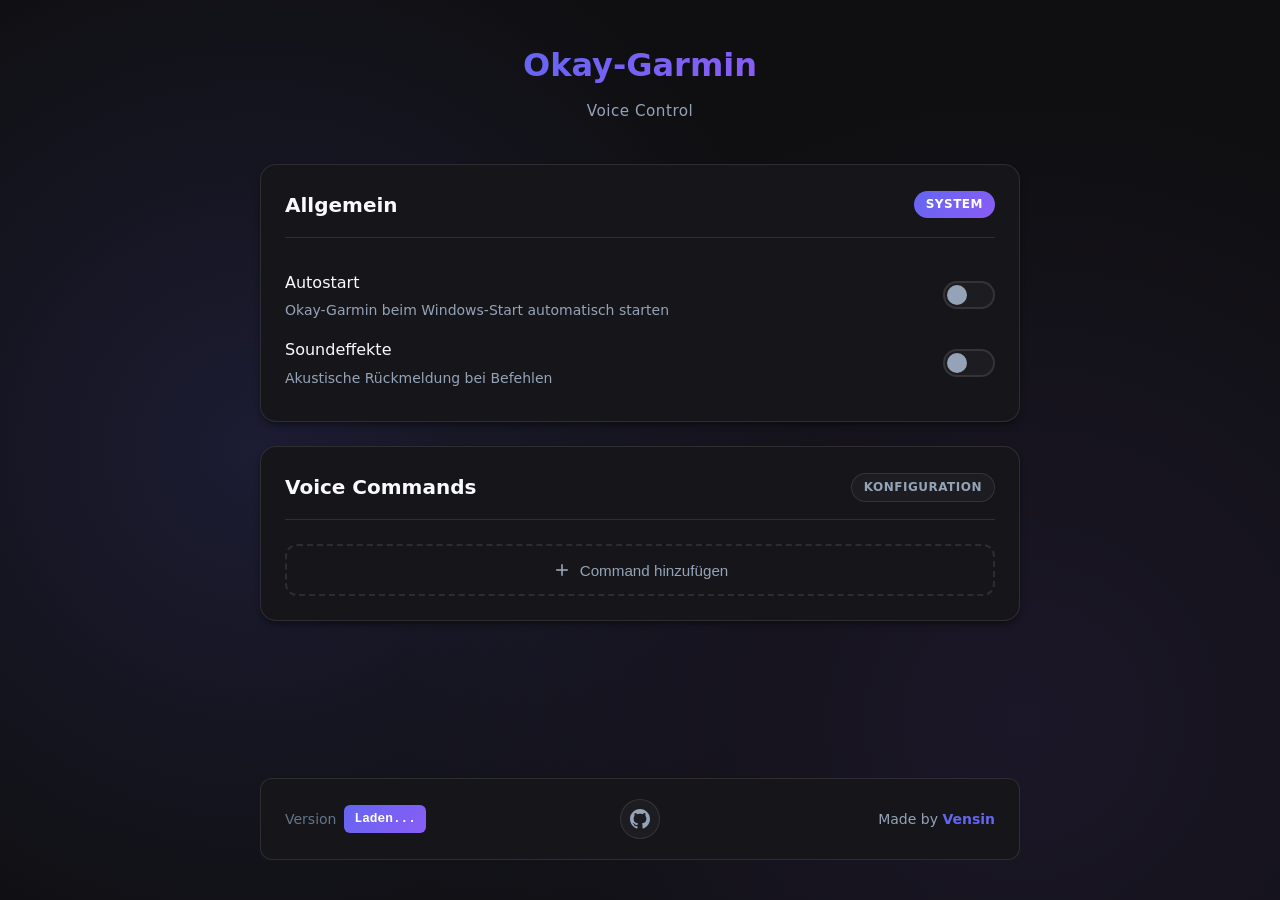
==== web/index.html @ a6c9d52c "feat: Add initial web interface for Okay-Garmin settings - Created index.html for the main settings " ====
<!doctype html>
<html lang="de">
  <head>
    <meta charset="UTF-8" />
    <meta name="viewport" content="width=device-width, initial-scale=1.0" />
    <title>Okay-Garmin Einstellungen</title>
    <link rel="stylesheet" href="style.css" />
  </head>
  <body>
    <div class="container">
      <header>
        <div class="logo">
          <h1>Okay-Garmin</h1>
        </div>
        <div class="subtitle">Voice Control</div>
      </header>

      <main>
        <section class="card">
          <div class="section-header">
            <h2>Allgemein</h2>
            <span class="badge">System</span>
          </div>

          <div class="setting-row">
            <div class="setting-info">
              <span class="setting-label">Autostart</span>
              <span class="setting-desc"
                >Okay-Garmin beim Windows-Start automatisch starten</span
              >
            </div>
            <label class="switch">
              <input type="checkbox" id="autostartToggle" />
              <span class="slider"></span>
            </label>
            <div class="setting-info">
              <span class="setting-label">Soundeffekte</span>
              <span class="setting-desc"
                >Akustische Rückmeldung bei Befehlen</span
              >
            </div>
            <label class="switch">
              <input type="checkbox" id="soundToggle" />
              <span class="slider"></span>
            </label>
          </div>
        </section>

        <section class="card">
          <div class="section-header">
            <h2>Voice Commands</h2>
            <span class="badge badge-secondary">Konfiguration</span>
          </div>

          <div id="commandList"></div>

          <button class="add-btn" onclick="addCommand()">
            <svg
              width="20"
              height="20"
              viewBox="0 0 24 24"
              fill="none"
              stroke="currentColor"
              stroke-width="2"
            >
              <line x1="12" y1="5" x2="12" y2="19"></line>
              <line x1="5" y1="12" x2="19" y2="12"></line>
            </svg>
            Command hinzufügen
          </button>
        </section>
      </main>

      <footer>
        <div class="footer-content">
          <div class="version">
            <span class="version-label">Version</span>
            <span id="versionDisplay" class="version-number">Laden...</span>
          </div>
          <div class="footer-center">
            <a
              href="https://github.com/vxnsin/Okay-Garmin"
              target="_blank"
              class="github-link"
              title="GitHub Repository"
            >
              <svg
                width="20"
                height="20"
                viewBox="0 0 24 24"
                fill="currentColor"
              >
                <path
                  d="M12 0c-6.626 0-12 5.373-12 12 0 5.302 3.438 9.8 8.207 11.387.599.111.793-.261.793-.577v-2.234c-3.338.726-4.033-1.416-4.033-1.416-.546-1.387-1.333-1.756-1.333-1.756-1.089-.745.083-.729.083-.729 1.205.084 1.839 1.237 1.839 1.237 1.07 1.834 2.807 1.304 3.492.997.107-.775.418-1.305.762-1.604-2.665-.305-5.467-1.334-5.467-5.931 0-1.311.469-2.381 1.236-3.221-.124-.303-.535-1.524.117-3.176 0 0 1.008-.322 3.301 1.23.957-.266 1.983-.399 3.003-.404 1.02.005 2.047.138 3.006.404 2.291-1.552 3.297-1.23 3.297-1.23.653 1.653.242 2.874.118 3.176.77.84 1.235 1.911 1.235 3.221 0 4.609-2.807 5.624-5.479 5.921.43.372.823 1.102.823 2.222v3.293c0 .319.192.694.801.576 4.765-1.589 8.199-6.086 8.199-11.386 0-6.627-5.373-12-12-12z"
                />
              </svg>
            </a>
          </div>
          <div class="credits">
            Made by
            <a href="https://vensin.dev" target="_blank" class="author-link"
              >Vensin</a
            >
          </div>
        </div>
      </footer>
    </div>

    <script src="script.js"></script>
  </body>
</html>
---- web/style.css ----
:root {
    --bg-primary: #0f0f11;
    --bg-secondary: #16161a;
    --bg-tertiary: #1c1c21;
    --bg-hover: #25252b;
    --accent-primary: #6366f1;
    --accent-secondary: #8b5cf6;
    --accent-gradient: linear-gradient(135deg, #6366f1 0%, #8b5cf6 100%);
    --text-primary: #f8fafc;
    --text-secondary: #94a3b8;
    --text-muted: #64748b;
    --border-color: rgba(255, 255, 255, 0.1);
    --shadow-sm: 0 1px 2px 0 rgba(0, 0, 0, 0.3);
    --shadow-md: 0 4px 6px -1px rgba(0, 0, 0, 0.4);
    --shadow-lg: 0 10px 15px -3px rgba(0, 0, 0, 0.5);
    --radius-sm: 8px;
    --radius-md: 12px;
    --radius-lg: 16px;
    --danger: #ef4444;
    --danger-hover: #dc2626;
}

* {
    margin: 0;
    padding: 0;
    box-sizing: border-box;
}

body {
    font-family: 'Segoe UI', system-ui, -apple-system, sans-serif;
    background: var(--bg-primary);
    color: var(--text-primary);
    line-height: 1.6;
    min-height: 100vh;
    background-image: 
        radial-gradient(circle at 20% 50%, rgba(99, 102, 241, 0.15) 0%, transparent 50%),
        radial-gradient(circle at 80% 80%, rgba(139, 92, 246, 0.1) 0%, transparent 50%);
}

.container {
    max-width: 800px;
    margin: 0 auto;
    padding: 40px 20px;
    min-height: 100vh;
    display: flex;
    flex-direction: column;
}

/* Header */
header {
    margin-bottom: 40px;
    text-align: center;
}

.logo {
    display: flex;
    align-items: center;
    justify-content: center;
    gap: 12px;
    margin-bottom: 8px;
}

.logo svg {
    color: var(--accent-primary);
    filter: drop-shadow(0 0 10px rgba(99, 102, 241, 0.5));
}

h1 {
    font-size: 2rem;
    font-weight: 700;
    background: var(--accent-gradient);
    -webkit-background-clip: text;
    -webkit-text-fill-color: transparent;
    background-clip: text;
}

.subtitle {
    color: var(--text-secondary);
    font-size: 0.95rem;
    letter-spacing: 0.5px;
}

/* Cards */
.card {
    background: var(--bg-secondary);
    border: 1px solid var(--border-color);
    border-radius: var(--radius-lg);
    padding: 24px;
    margin-bottom: 24px;
    box-shadow: var(--shadow-md);
    transition: transform 0.2s, box-shadow 0.2s;
}

.card:hover {
    box-shadow: var(--shadow-lg);
}

.section-header {
    display: flex;
    justify-content: space-between;
    align-items: center;
    margin-bottom: 24px;
    padding-bottom: 16px;
    border-bottom: 1px solid var(--border-color);
}

h2 {
    font-size: 1.25rem;
    font-weight: 600;
    color: var(--text-primary);
}

.badge {
    background: var(--accent-gradient);
    color: white;
    padding: 4px 12px;
    border-radius: 20px;
    font-size: 0.75rem;
    font-weight: 600;
    text-transform: uppercase;
    letter-spacing: 0.5px;
}

.badge-secondary {
    background: var(--bg-tertiary);
    color: var(--text-secondary);
    border: 1px solid var(--border-color);
}

/* Settings */
.setting-row {
    display: grid;
    grid-template-columns: 1fr auto;
    align-items: center;
    padding: 8px 0;
    gap: 16px;
}


.setting-info {
    display: flex;
    flex-direction: column; /* Label über Beschreibung */
    gap: 4px;
}

.setting-label {
    font-weight: 500;
    font-size: 1rem;
}

.setting-desc {
    color: var(--text-secondary);
    font-size: 0.875rem;
}

/* Switch */
.switch {
    position: relative;
    display: inline-block;
    width: 52px;
    height: 28px;
}

.switch input {
    opacity: 0;
    width: 0;
    height: 0;
}

.slider {
    position: absolute;
    cursor: pointer;
    top: 0;
    left: 0;
    right: 0;
    bottom: 0;
    background-color: var(--bg-tertiary);
    border: 2px solid var(--border-color);
    border-radius: 28px;
    transition: 0.3s;
}

.slider:before {
    position: absolute;
    content: "";
    height: 20px;
    width: 20px;
    left: 2px;
    bottom: 2px;
    background-color: var(--text-secondary);
    border-radius: 50%;
    transition: 0.3s;
}

input:checked + .slider {
    background: var(--accent-gradient);
    border-color: transparent;
}

input:checked + .slider:before {
    transform: translateX(24px);
    background-color: white;
}

/* Commands */
.command {
    background: var(--bg-tertiary);
    border: 1px solid var(--border-color);
    border-radius: var(--radius-md);
    padding: 16px;
    margin-bottom: 16px;
    display: grid;
    grid-template-columns: 1fr 140px 1fr 36px;
    gap: 12px;
    align-items: center;
    transition: all 0.2s;
}

.command:hover {
    border-color: rgba(99, 102, 241, 0.3);
    background: var(--bg-hover);
}

.command input[type="text"],
.command select {
    background: var(--bg-secondary);
    border: 1px solid var(--border-color);
    color: var(--text-primary);
    padding: 10px 14px;
    border-radius: var(--radius-sm);
    font-size: 0.9rem;
    transition: all 0.2s;
    outline: none;
    width: 100%;
}

.command input[type="text"]:focus,
.command select:focus {
    border-color: var(--accent-primary);
    box-shadow: 0 0 0 3px rgba(99, 102, 241, 0.1);
}

.command input[type="text"]::placeholder {
    color: var(--text-muted);
}

.command select {
    cursor: pointer;
    appearance: none;
    background-image: url("data:image/svg+xml,%3Csvg xmlns='http://www.w3.org/2000/svg' width='16' height='16' viewBox='0 0 24 24' fill='none' stroke='%2394a3b8' stroke-width='2'%3E%3Cpolyline points='6 9 12 15 18 9'%3E%3C/polyline%3E%3C/svg%3E");
    background-repeat: no-repeat;
    background-position: right 10px center;
    padding-right: 35px;
}

/* Value Input Container */
.value-container {
    display: flex;
    align-items: center;
    gap: 8px;
}

.value-container input {
    flex: 1;
}

/* Icon Button für Path Picker */
.icon-btn {
    width: 36px;
    height: 36px;
    background: var(--bg-secondary);
    border: 1px solid var(--border-color);
    border-radius: var(--radius-sm);
    color: var(--text-secondary);
    cursor: pointer;
    display: flex;
    align-items: center;
    justify-content: center;
    transition: all 0.2s;
    padding: 0;
    flex-shrink: 0;
}

.icon-btn:hover {
    background: var(--accent-primary);
    border-color: var(--accent-primary);
    color: white;
    transform: translateY(-1px);
}

.icon-btn svg {
    width: 18px;
    height: 18px;
}

/* Delete Button - Klein & Icon-only */
.delete-btn {
    width: 32px;
    height: 32px;
    background: transparent;
    border: 1px solid transparent;
    border-radius: var(--radius-sm);
    color: var(--text-muted);
    cursor: pointer;
    display: flex;
    align-items: center;
    justify-content: center;
    transition: all 0.2s;
    padding: 0;
    margin-left: 4px;
}

.delete-btn:hover {
    background: rgba(239, 68, 68, 0.1);
    color: var(--danger);
    border-color: rgba(239, 68, 68, 0.2);
}

.delete-btn svg {
    width: 16px;
    height: 16px;
}

/* Hotkey Input */
.hotkey-input {
    cursor: pointer;
    text-align: center;
    font-family: 'Courier New', monospace;
    font-size: 0.85rem !important;
}

.hotkey-input.recording {
    background: rgba(99, 102, 241, 0.1) !important;
    border-color: var(--accent-primary) !important;
    color: var(--accent-primary);
}

/* Add Button */
.add-btn {
    width: 100%;
    padding: 14px;
    border-radius: var(--radius-md);
    border: 2px dashed var(--border-color);
    background: transparent;
    color: var(--text-secondary);
    cursor: pointer;
    font-size: 0.95rem;
    font-weight: 500;
    display: flex;
    align-items: center;
    justify-content: center;
    gap: 8px;
    transition: all 0.2s;
    margin-top: 8px;
}

.add-btn:hover {
    border-color: var(--accent-primary);
    color: var(--accent-primary);
    background: rgba(99, 102, 241, 0.05);
}

.add-btn svg {
    transition: transform 0.2s;
}

.add-btn:hover svg {
    transform: rotate(90deg);
}

/* Footer */
footer {
    margin-top: auto;
    padding-top: 40px;
}

.footer-content {
    display: flex;
    justify-content: space-between;
    align-items: center;
    padding: 20px 24px;
    background: var(--bg-secondary);
    border: 1px solid var(--border-color);
    border-radius: var(--radius-md);
    font-size: 0.875rem;
}

.version {
    display: flex;
    align-items: center;
    gap: 8px;
    flex: 1;
}

.version-label {
    color: var(--text-muted);
    font-weight: 500;
}

.version-number {
    background: var(--accent-gradient);
    color: white;
    padding: 4px 10px;
    border-radius: 6px;
    font-weight: 600;
    font-family: 'Courier New', monospace;
    font-size: 0.8rem;
}

/* Footer Center - GitHub */
.footer-center {
    flex: 1;
    display: flex;
    justify-content: center;
}

.github-link {
    display: flex;
    align-items: center;
    justify-content: center;
    width: 40px;
    height: 40px;
    background: var(--bg-tertiary);
    border: 1px solid var(--border-color);
    border-radius: 50%;
    color: var(--text-secondary);
    transition: all 0.3s ease;
    text-decoration: none;
}

.github-link:hover {
    background: var(--bg-hover);
    border-color: #ffffff;
    color: #ffffff;
    transform: translateY(-2px) scale(1.1);
    box-shadow: 0 4px 12px rgba(46, 160, 67, 0.2);
}

.github-link svg {
    transition: transform 0.3s ease;
}

.github-link:hover svg {
    transform: rotate(360deg);
}

/* Credits */
.credits {
    color: var(--text-secondary);
    flex: 1;
    text-align: right;
}

.author-link {
    color: var(--accent-primary);
    text-decoration: none;
    font-weight: 600;
    position: relative;
    transition: color 0.2s;
}

.author-link:hover {
    color: var(--accent-secondary);
}

.author-link::after {
    content: '';
    position: absolute;
    width: 100%;
    height: 2px;
    bottom: -2px;
    left: 0;
    background: var(--accent-gradient);
    transform: scaleX(0);
    transform-origin: bottom right;
    transition: transform 0.3s;
}

.author-link:hover::after {
    transform: scaleX(1);
    transform-origin: bottom left;
}

/* Scrollbar */
::-webkit-scrollbar {
    width: 8px;
}

::-webkit-scrollbar-track {
    background: var(--bg-primary);
}

::-webkit-scrollbar-thumb {
    background: var(--bg-tertiary);
    border-radius: 4px;
}

::-webkit-scrollbar-thumb:hover {
    background: var(--bg-hover);
}

/* Responsive */
@media (max-width: 640px) {
    .command {
        grid-template-columns: 1fr;
        gap: 10px;
    }
    
    .delete-btn {
        width: 100%;
        height: 36px;
        margin-left: 0;
    }
    
    .footer-content {
        flex-direction: column;
        gap: 16px;
        text-align: center;
    }
    
    .version, .credits {
        flex: none;
        text-align: center;
    }
    
    .footer-center {
        order: -1;
    }
}
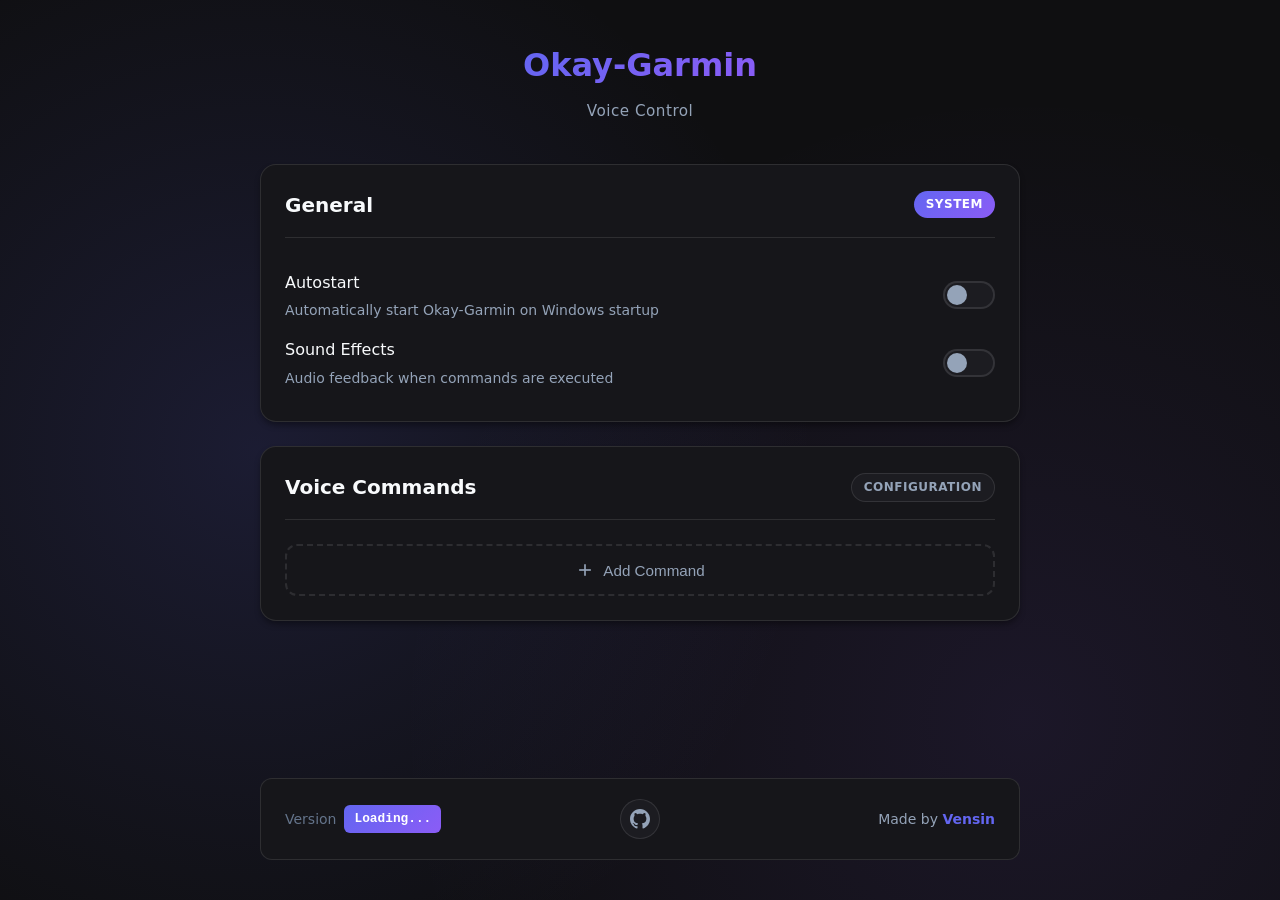
==== commit 69e79fd1: "feat: Implement updater functionality and enhance web interface with English localization" ====
--- a/web/index.html
+++ b/web/index.html
@@ -1,9 +1,9 @@
 <!doctype html>
-<html lang="de">
+<html lang="en">
   <head>
     <meta charset="UTF-8" />
     <meta name="viewport" content="width=device-width, initial-scale=1.0" />
-    <title>Okay-Garmin Einstellungen</title>
+    <title>Okay-Garmin Settings</title>
     <link rel="stylesheet" href="style.css" />
   </head>
   <body>
@@ -18,7 +18,7 @@
       <main>
         <section class="card">
           <div class="section-header">
-            <h2>Allgemein</h2>
+            <h2>General</h2>
             <span class="badge">System</span>
           </div>
 
@@ -26,7 +26,7 @@
             <div class="setting-info">
               <span class="setting-label">Autostart</span>
               <span class="setting-desc"
-                >Okay-Garmin beim Windows-Start automatisch starten</span
+                >Automatically start Okay-Garmin on Windows startup</span
               >
             </div>
             <label class="switch">
@@ -34,9 +34,9 @@
               <span class="slider"></span>
             </label>
             <div class="setting-info">
-              <span class="setting-label">Soundeffekte</span>
+              <span class="setting-label">Sound Effects</span>
               <span class="setting-desc"
-                >Akustische Rückmeldung bei Befehlen</span
+                >Audio feedback when commands are executed</span
               >
             </div>
             <label class="switch">
@@ -49,7 +49,7 @@
         <section class="card">
           <div class="section-header">
             <h2>Voice Commands</h2>
-            <span class="badge badge-secondary">Konfiguration</span>
+            <span class="badge badge-secondary">Configuration</span>
           </div>
 
           <div id="commandList"></div>
@@ -66,7 +66,7 @@
               <line x1="12" y1="5" x2="12" y2="19"></line>
               <line x1="5" y1="12" x2="19" y2="12"></line>
             </svg>
-            Command hinzufügen
+            Add Command
           </button>
         </section>
       </main>
@@ -75,7 +75,15 @@
         <div class="footer-content">
           <div class="version">
             <span class="version-label">Version</span>
-            <span id="versionDisplay" class="version-number">Laden...</span>
+            <span id="versionDisplay" class="version-number">Loading...</span>
+            <button id="updateBtn" class="update-btn" onclick="runUpdater()" style="display: none;">
+              <svg width="14" height="14" viewBox="0 0 24 24" fill="none" stroke="currentColor" stroke-width="2">
+                <path d="M21 12v7a2 2 0 0 1-2 2H5a2 2 0 0 1-2-2V5a2 2 0 0 1 2-2h11"></path>
+                <line x1="21" y1="5" x2="11" y2="15"></line>
+                <polyline points="15 5 21 5 21 11"></polyline>
+              </svg>
+              Update
+            </button>
           </div>
           <div class="footer-center">
             <a
@@ -105,7 +113,6 @@
         </div>
       </footer>
     </div>
-
-    <script src="script.js"></script>
+<script src="script.js"></script>
   </body>
-</html>
+</html>
--- a/web/style.css
+++ b/web/style.css
@@ -210,7 +210,7 @@
     padding: 16px;
     margin-bottom: 16px;
     display: grid;
-    grid-template-columns: 1fr 140px 1fr 36px;
+    grid-template-columns: 1fr 120px 1fr 80px 36px;
     gap: 12px;
     align-items: center;
     transition: all 0.2s;
@@ -292,6 +292,32 @@
     width: 18px;
     height: 18px;
 }
+
+
+.delay-field {
+    width: 100%;
+    padding: 10px 14px;
+    border-radius: var(--radius-sm);
+    border: 1px solid var(--border-color);
+    background: var(--bg-secondary);
+    color: var(--text-primary);
+    font-size: 0.9rem;
+    text-align: center;
+    -moz-appearance: textfield;
+}
+
+.command input::placeholder,
+.delay-field::placeholder {
+    font-size: 0.65rem;
+    color: var(--text-muted); /
+}
+
+.delay-field::-webkit-outer-spin-button,
+.delay-field::-webkit-inner-spin-button {
+    -webkit-appearance: none;
+    margin: 0;
+}
+
 
 /* Delete Button - Klein & Icon-only */
 .delete-btn {
@@ -383,6 +409,40 @@
     border: 1px solid var(--border-color);
     border-radius: var(--radius-md);
     font-size: 0.875rem;
+}
+
+.update-btn {
+    display: flex;
+    align-items: center;
+    gap: 6px;
+    padding: 6px 12px;
+    background: linear-gradient(135deg, #10b981 0%, #059669 100%);
+    border: none;
+    border-radius: 6px;
+    color: white;
+    font-size: 0.75rem;
+    font-weight: 600;
+    cursor: pointer;
+    transition: all 0.2s;
+    margin-left: 8px;
+    font-family: inherit;
+}
+
+.update-btn:hover {
+    transform: translateY(-1px);
+    box-shadow: 0 4px 12px rgba(16, 185, 129, 0.4);
+}
+
+.update-btn:active {
+    transform: translateY(0);
+}
+
+.update-btn svg {
+    transition: transform 0.3s ease;
+}
+
+.update-btn:hover svg {
+    transform: rotate(180deg);
 }
 
 .version {
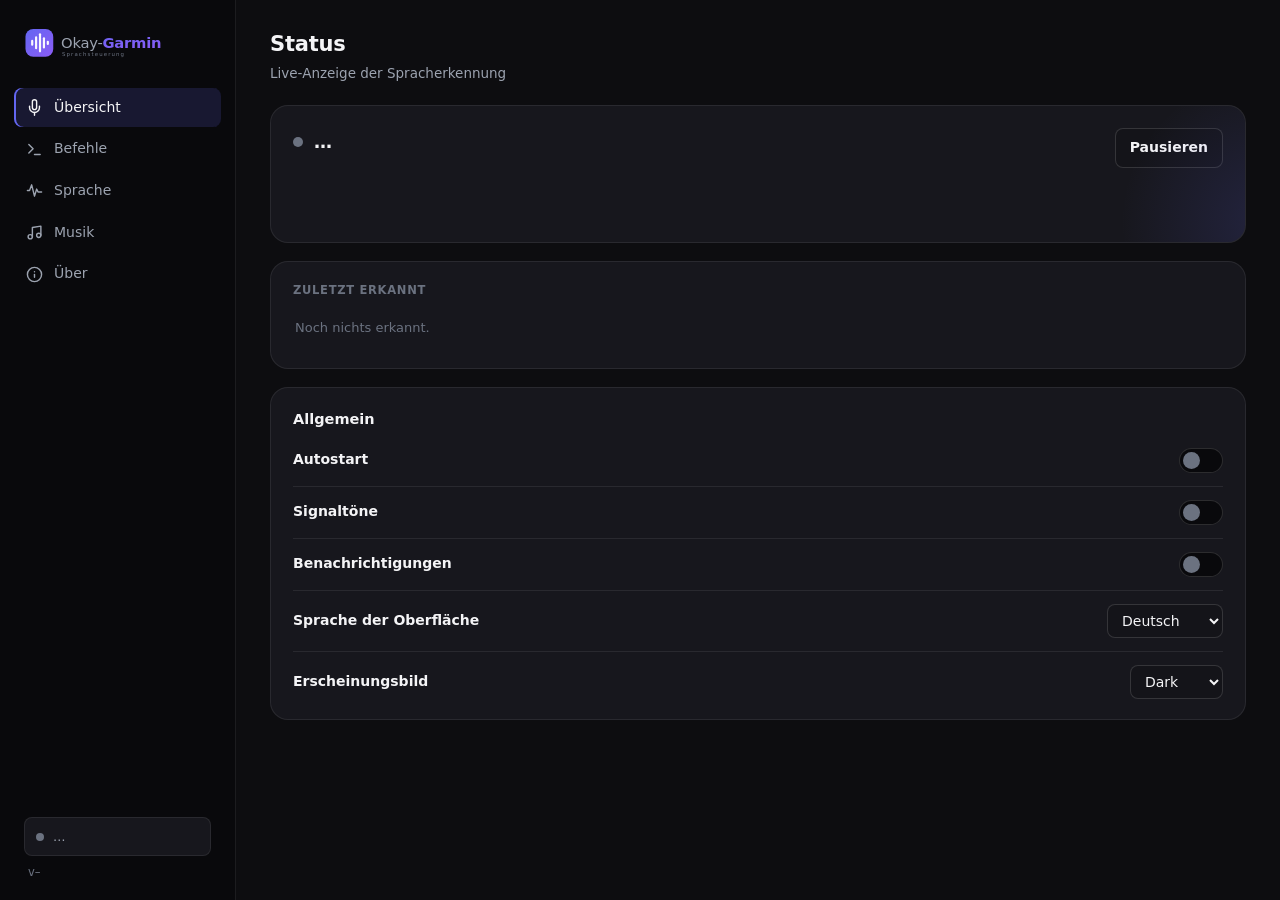
==== commit 87c834fb: "v2.0.0 — fully offline recognition, installer, new UI Recognition no longer leaves the machine. v1 s" ====
--- a/web/index.html
+++ b/web/index.html
@@ -1,118 +1,433 @@
 <!doctype html>
-<html lang="en">
+<html lang="de" data-theme="dark">
   <head>
     <meta charset="UTF-8" />
     <meta name="viewport" content="width=device-width, initial-scale=1.0" />
-    <title>Okay-Garmin Settings</title>
-    <link rel="stylesheet" href="style.css" />
+    <title>Okay-Garmin</title>
+    <link rel="stylesheet" href="css/app.css" />
   </head>
   <body>
-    <div class="container">
-      <header>
-        <div class="logo">
-          <h1>Okay-Garmin</h1>
+    <div class="shell">
+      <aside class="sidebar">
+        <div class="brand">
+          <svg viewBox="0 0 440 96" role="img" aria-label="Okay-Garmin">
+            <defs>
+              <linearGradient id="ogBrand" x1="0" y1="0" x2="1" y2="1">
+                <stop offset="0%" stop-color="var(--brand)" />
+                <stop offset="100%" stop-color="var(--brand-2)" />
+              </linearGradient>
+            </defs>
+            <rect x="8" y="16" width="64" height="64" rx="18" fill="url(#ogBrand)" />
+            <g fill="#fff" opacity="0.96">
+              <rect x="21" y="41" width="5" height="14" rx="2.5" />
+              <rect x="30" y="33" width="5" height="30" rx="2.5" />
+              <rect x="39" y="26" width="5" height="44" rx="2.5" />
+              <rect x="48" y="35" width="5" height="26" rx="2.5" />
+              <rect x="57" y="43" width="5" height="10" rx="2.5" />
+            </g>
+            <text x="90" y="59" font-family="var(--font)" font-size="34" letter-spacing="-0.6">
+              <tspan fill="var(--text-dim)" font-weight="500">Okay-</tspan><tspan fill="url(#ogBrand)" font-weight="700">Garmin</tspan>
+            </text>
+            <text x="92" y="79" font-family="var(--font)" font-size="12.5" font-weight="500" letter-spacing="2.6" fill="var(--text-faint)" data-i18n="app.tagline">Sprachsteuerung</text>
+          </svg>
         </div>
-        <div class="subtitle">Voice Control</div>
-      </header>
-
-      <main>
-        <section class="card">
-          <div class="section-header">
-            <h2>General</h2>
-            <span class="badge">System</span>
-          </div>
-
-          <div class="setting-row">
-            <div class="setting-info">
-              <span class="setting-label">Autostart</span>
-              <span class="setting-desc"
-                >Automatically start Okay-Garmin on Windows startup</span
-              >
-            </div>
-            <label class="switch">
-              <input type="checkbox" id="autostartToggle" />
-              <span class="slider"></span>
-            </label>
-            <div class="setting-info">
-              <span class="setting-label">Sound Effects</span>
-              <span class="setting-desc"
-                >Audio feedback when commands are executed</span
-              >
-            </div>
-            <label class="switch">
-              <input type="checkbox" id="soundToggle" />
-              <span class="slider"></span>
-            </label>
+
+        <nav class="nav">
+          <button class="nav-item active" data-page="overview">
+            <svg viewBox="0 0 24 24" fill="none" stroke="currentColor" stroke-width="2" stroke-linecap="round" stroke-linejoin="round"><path d="M12 1a3 3 0 0 0-3 3v8a3 3 0 0 0 6 0V4a3 3 0 0 0-3-3z"/><path d="M19 10v2a7 7 0 0 1-14 0v-2"/><line x1="12" y1="19" x2="12" y2="23"/></svg>
+            <span data-i18n="nav.overview">Übersicht</span>
+          </button>
+          <button class="nav-item" data-page="commands">
+            <svg viewBox="0 0 24 24" fill="none" stroke="currentColor" stroke-width="2" stroke-linecap="round" stroke-linejoin="round"><polyline points="4 17 10 11 4 5"/><line x1="12" y1="19" x2="20" y2="19"/></svg>
+            <span data-i18n="nav.commands">Befehle</span>
+          </button>
+          <button class="nav-item" data-page="voice">
+            <svg viewBox="0 0 24 24" fill="none" stroke="currentColor" stroke-width="2" stroke-linecap="round" stroke-linejoin="round"><path d="M2 12h3l3-8 4 16 3-10 2 4h5"/></svg>
+            <span data-i18n="nav.voice">Sprache</span>
+          </button>
+          <button class="nav-item" data-page="music">
+            <svg viewBox="0 0 24 24" fill="none" stroke="currentColor" stroke-width="2" stroke-linecap="round" stroke-linejoin="round"><path d="M9 18V5l12-2v13"/><circle cx="6" cy="18" r="3"/><circle cx="18" cy="16" r="3"/></svg>
+            <span data-i18n="nav.music">Musik</span>
+          </button>
+          <button class="nav-item" data-page="about">
+            <svg viewBox="0 0 24 24" fill="none" stroke="currentColor" stroke-width="2" stroke-linecap="round" stroke-linejoin="round"><circle cx="12" cy="12" r="10"/><line x1="12" y1="16" x2="12" y2="12"/><line x1="12" y1="8" x2="12.01" y2="8"/></svg>
+            <span data-i18n="nav.about">Über</span>
+          </button>
+        </nav>
+
+        <div class="sidebar-foot">
+          <div class="status-pill">
+            <i class="dot" id="sideDot"></i>
+            <span id="sideState">…</span>
+          </div>
+          <div class="version-line">
+            <span id="sideVersion">v–</span>
+            <span id="sideUpdate" hidden><i class="update-dot"></i></span>
+          </div>
+        </div>
+      </aside>
+
+      <main class="main">
+        <!-- ------------------------------------------------------ overview -->
+        <section class="page active" id="page-overview">
+          <div class="page-head">
+            <h1 data-i18n="overview.title">Status</h1>
+            <p data-i18n="overview.subtitle">Live-Anzeige der Spracherkennung</p>
+          </div>
+
+          <div class="banner" id="modelBanner" hidden>
+            <div class="grow">
+              <strong data-i18n="overview.models">Sprachmodelle</strong>
+              <div id="modelBannerText" class="row-desc"></div>
+              <div class="progress" id="modelProgress" hidden><i></i></div>
+            </div>
+            <button class="btn primary" id="modelDownloadBtn" data-i18n="overview.download">Jetzt laden</button>
+          </div>
+
+          <div class="status-card">
+            <div class="status-top">
+              <div>
+                <div class="status-state">
+                  <i class="dot" id="stateDot"></i>
+                  <strong id="stateText">…</strong>
+                </div>
+                <div class="status-hint" id="stateHint"></div>
+              </div>
+              <button class="btn" id="pauseBtn" data-i18n="overview.pause">Pausieren</button>
+            </div>
+            <div class="meter" id="meter"></div>
+          </div>
+
+          <div class="card history">
+            <div class="history-label" data-i18n="overview.history">Zuletzt erkannt</div>
+            <div class="history-list" id="historyList">
+              <div class="empty-note" data-i18n="overview.history_empty">Noch nichts erkannt.</div>
+            </div>
+          </div>
+
+          <div class="card">
+            <div class="card-head"><h2 data-i18n="overview.general">Allgemein</h2></div>
+
+            <div class="row" id="autostartRow">
+              <div class="row-text">
+                <span class="row-label" data-i18n="setting.autostart">Autostart</span>
+                <span class="row-desc" data-i18n="setting.autostart_desc"></span>
+              </div>
+              <div class="row-control">
+                <label class="switch"><input type="checkbox" id="autostartToggle" /><span></span></label>
+              </div>
+            </div>
+
+            <div class="row">
+              <div class="row-text">
+                <span class="row-label" data-i18n="setting.sound">Signaltöne</span>
+                <span class="row-desc" data-i18n="setting.sound_desc"></span>
+              </div>
+              <div class="row-control">
+                <label class="switch"><input type="checkbox" id="soundToggle" /><span></span></label>
+              </div>
+            </div>
+
+            <div class="row">
+              <div class="row-text">
+                <span class="row-label" data-i18n="setting.notifications">Benachrichtigungen</span>
+                <span class="row-desc" data-i18n="setting.notifications_desc"></span>
+              </div>
+              <div class="row-control">
+                <label class="switch"><input type="checkbox" id="notifyToggle" /><span></span></label>
+              </div>
+            </div>
+
+            <div class="row">
+              <div class="row-text">
+                <span class="row-label" data-i18n="setting.language">Sprache der Oberfläche</span>
+                <span class="row-desc" data-i18n="setting.language_desc"></span>
+              </div>
+              <div class="row-control">
+                <select id="uiLanguage">
+                  <option value="de">Deutsch</option>
+                  <option value="en">English</option>
+                </select>
+              </div>
+            </div>
+
+            <div class="row">
+              <div class="row-text">
+                <span class="row-label" data-i18n="setting.theme">Erscheinungsbild</span>
+                <span class="row-desc" data-i18n="setting.theme_desc"></span>
+              </div>
+              <div class="row-control">
+                <select id="themeSelect">
+                  <option value="dark">Dark</option>
+                  <option value="light">Light</option>
+                </select>
+              </div>
+            </div>
           </div>
         </section>
 
-        <section class="card">
-          <div class="section-header">
-            <h2>Voice Commands</h2>
-            <span class="badge badge-secondary">Configuration</span>
+        <!-- ------------------------------------------------------ commands -->
+        <section class="page" id="page-commands">
+          <div class="page-head">
+            <h1 data-i18n="commands.title">Sprachbefehle</h1>
+            <p data-i18n="commands.subtitle"></p>
           </div>
 
           <div id="commandList"></div>
 
-          <button class="add-btn" onclick="addCommand()">
-            <svg
-              width="20"
-              height="20"
-              viewBox="0 0 24 24"
-              fill="none"
-              stroke="currentColor"
-              stroke-width="2"
-            >
-              <line x1="12" y1="5" x2="12" y2="19"></line>
-              <line x1="5" y1="12" x2="19" y2="12"></line>
-            </svg>
-            Add Command
-          </button>
+          <button class="btn primary" id="addCommandBtn">
+            <svg viewBox="0 0 24 24" fill="none" stroke="currentColor" stroke-width="2" stroke-linecap="round"><line x1="12" y1="5" x2="12" y2="19"/><line x1="5" y1="12" x2="19" y2="12"/></svg>
+            <span data-i18n="commands.add">Befehl hinzufügen</span>
+          </button>
+        </section>
+
+        <!-- --------------------------------------------------------- voice -->
+        <section class="page" id="page-voice">
+          <div class="page-head">
+            <h1 data-i18n="voice.title">Spracherkennung</h1>
+            <p data-i18n="voice.subtitle"></p>
+          </div>
+
+          <div class="card">
+            <div class="row">
+              <div class="row-text">
+                <span class="row-label" data-i18n="voice.stt_language">Erkennungssprache</span>
+                <span class="row-desc" data-i18n="voice.stt_language_desc"></span>
+              </div>
+              <div class="row-control">
+                <select id="sttLanguage">
+                  <option value="de">Deutsch</option>
+                  <option value="en">English</option>
+                  <option value="fr">Français</option>
+                  <option value="es">Español</option>
+                  <option value="it">Italiano</option>
+                </select>
+              </div>
+            </div>
+
+            <div class="row">
+              <div class="row-text">
+                <span class="row-label" data-i18n="voice.model">Whisper-Modell</span>
+                <span class="row-desc" data-i18n="voice.model_desc"></span>
+              </div>
+              <div class="row-control">
+                <select id="whisperModel">
+                  <option value="tiny" data-i18n="voice.model_tiny"></option>
+                  <option value="base" data-i18n="voice.model_base"></option>
+                  <option value="small" data-i18n="voice.model_small"></option>
+                </select>
+              </div>
+            </div>
+
+            <div class="row">
+              <div class="row-text"><span class="row-label" data-i18n="voice.device">Mikrofon</span></div>
+              <div class="row-control"><select id="inputDevice" style="max-width: 260px"></select></div>
+            </div>
+
+            <div class="row">
+              <div class="row-text">
+                <span class="row-label" data-i18n="voice.threshold">Trefferschwelle</span>
+                <span class="row-desc" data-i18n="voice.threshold_desc"></span>
+              </div>
+              <div class="row-control">
+                <input type="range" id="threshold" min="0.5" max="0.95" step="0.01" />
+                <code id="thresholdValue" style="width: 34px"></code>
+              </div>
+            </div>
+
+            <div class="row">
+              <div class="row-text"><span class="row-label" data-i18n="voice.timeout">Maximale Befehlslänge</span></div>
+              <div class="row-control">
+                <input type="number" id="commandTimeout" min="2" max="20" step="0.5" style="width: 76px" />
+                <span class="row-desc" data-i18n="unit.s">s</span>
+              </div>
+            </div>
+
+            <div class="row">
+              <div class="row-text"><span class="row-label" data-i18n="voice.cooldown">Sperrzeit</span></div>
+              <div class="row-control">
+                <input type="number" id="cooldown" min="0" max="10" step="0.5" style="width: 76px" />
+                <span class="row-desc" data-i18n="unit.s">s</span>
+              </div>
+            </div>
+          </div>
+
+          <div class="card">
+            <div class="row">
+              <div class="row-text">
+                <span class="row-label" data-i18n="voice.ptt">Push-to-Talk</span>
+                <span class="row-desc" data-i18n="voice.ptt_desc"></span>
+              </div>
+              <div class="row-control">
+                <label class="switch"><input type="checkbox" id="pttToggle" /><span></span></label>
+              </div>
+            </div>
+
+            <div class="row" id="pttHotkeyRow">
+              <div class="row-text"><span class="row-label" data-i18n="voice.ptt_hotkey">Taste</span></div>
+              <div class="row-control">
+                <input type="text" class="hotkey-input" id="pttHotkey" readonly style="width: 190px" />
+              </div>
+            </div>
+          </div>
+
+          <div class="card">
+            <div class="row">
+              <div class="row-text">
+                <span class="row-label" data-i18n="voice.overlay">Bildschirmanzeige</span>
+                <span class="row-desc" data-i18n="voice.overlay_desc"></span>
+              </div>
+              <div class="row-control">
+                <label class="switch"><input type="checkbox" id="overlayToggle" /><span></span></label>
+              </div>
+            </div>
+
+            <div class="row" id="overlayPositionRow">
+              <div class="row-text">
+                <span class="row-label" data-i18n="voice.overlay_position">Position</span>
+                <span class="row-desc" id="overlayCustomNote" hidden data-i18n="voice.overlay_custom_note"></span>
+              </div>
+              <div class="row-control">
+                <select id="overlayPosition">
+                  <option value="top-left" data-i18n="pos.top-left"></option>
+                  <option value="top-center" data-i18n="pos.top-center"></option>
+                  <option value="top-right" data-i18n="pos.top-right"></option>
+                  <option value="bottom-left" data-i18n="pos.bottom-left"></option>
+                  <option value="bottom-center" data-i18n="pos.bottom-center"></option>
+                  <option value="bottom-right" data-i18n="pos.bottom-right"></option>
+                </select>
+              </div>
+            </div>
+
+            <div class="row" id="overlayScaleRow">
+              <div class="row-text">
+                <span class="row-label" data-i18n="voice.overlay_scale">Größe</span>
+                <span class="row-desc" data-i18n="voice.overlay_scale_desc"></span>
+              </div>
+              <div class="row-control">
+                <input type="range" id="overlayScale" min="0.7" max="2" step="0.05" />
+                <code id="overlayScaleValue" style="width: 42px"></code>
+              </div>
+            </div>
+
+            <div class="row" id="overlayPlaceRow">
+              <div class="row-text">
+                <span class="row-label" data-i18n="voice.overlay_place">Frei positionieren</span>
+                <span class="row-desc" data-i18n="voice.overlay_place_desc"></span>
+              </div>
+              <div class="row-control">
+                <button class="btn" id="overlayPreviewBtn" data-i18n="voice.overlay_preview">Vorschau</button>
+                <button class="btn primary" id="overlayPlaceBtn" data-i18n="voice.overlay_place_start">Platzieren</button>
+                <button class="btn" id="overlayResetBtn" data-i18n="voice.overlay_reset">Zurücksetzen</button>
+              </div>
+            </div>
+          </div>
+        </section>
+
+        <!-- --------------------------------------------------------- music -->
+        <section class="page" id="page-music">
+          <div class="page-head">
+            <h1 data-i18n="music.title">Musik</h1>
+            <p data-i18n="music.subtitle"></p>
+          </div>
+
+          <div class="card">
+            <div class="card-head">
+              <h2 data-i18n="music.media_title">Medientasten</h2>
+              <span class="badge badge-secondary" data-i18n="music.no_account">Ohne Konto</span>
+            </div>
+            <p class="row-desc" style="padding: 10px 0 2px" data-i18n="music.media_desc"></p>
+          </div>
+
+          <div class="card">
+            <div class="card-head">
+              <h2>Spotify</h2>
+              <span class="badge" id="spotifyBadge" data-i18n="music.not_connected">Nicht verbunden</span>
+            </div>
+
+            <div class="banner warn">
+              <span class="grow" data-i18n="music.premium_note"></span>
+            </div>
+
+            <div class="row">
+              <div class="row-text">
+                <span class="row-label" data-i18n="music.client_id">Client-ID</span>
+                <span class="row-desc" data-i18n="music.client_id_desc"></span>
+              </div>
+              <div class="row-control">
+                <input type="text" id="spotifyClientId" spellcheck="false" style="width: 280px; font-family: ui-monospace, Consolas, monospace; font-size: 12.5px" />
+              </div>
+            </div>
+
+            <div class="row">
+              <div class="row-text">
+                <span class="row-label" data-i18n="music.redirect">Redirect-URI</span>
+                <span class="row-desc" data-i18n="music.redirect_desc"></span>
+              </div>
+              <div class="row-control">
+                <code id="spotifyRedirect">http://127.0.0.1:8888/callback</code>
+              </div>
+            </div>
+
+            <div class="row">
+              <div class="row-text">
+                <span class="row-label" data-i18n="music.connection">Verbindung</span>
+                <span class="row-desc" id="spotifyStatusText"></span>
+              </div>
+              <div class="row-control">
+                <button class="btn" id="spotifyDashboardBtn" data-i18n="music.open_dashboard">Dashboard</button>
+                <button class="btn primary" id="spotifyConnectBtn" data-i18n="music.connect">Verbinden</button>
+                <button class="btn danger" id="spotifyDisconnectBtn" hidden data-i18n="music.disconnect">Trennen</button>
+              </div>
+            </div>
+          </div>
+
+          <div class="card">
+            <div class="card-head"><h2 data-i18n="music.examples">Beispiele</h2></div>
+            <div class="kv"><code>spiel {}</code><span data-i18n="music.example_play"></span></div>
+            <div class="kv"><code>musik pause</code><span data-i18n="music.example_pause"></span></div>
+            <div class="kv"><code>naechster song</code><span data-i18n="music.example_next"></span></div>
+          </div>
+        </section>
+
+        <!-- --------------------------------------------------------- about -->
+        <section class="page" id="page-about">
+          <div class="page-head">
+            <h1 data-i18n="about.title">Über Okay-Garmin</h1>
+            <p data-i18n="about.subtitle"></p>
+          </div>
+
+          <div class="card">
+            <div class="banner" id="updateBanner" hidden>
+              <span class="grow" id="updateText"></span>
+              <button class="btn primary" id="updateBtn" data-i18n="about.update_now">Jetzt aktualisieren</button>
+            </div>
+
+            <div class="kv"><span data-i18n="about.version">Installierte Version</span><code id="aboutVersion">–</code></div>
+            <div class="kv"><span data-i18n="about.latest">Neueste Version</span><code id="aboutLatest">–</code></div>
+            <div class="kv"><span data-i18n="about.config_path">Einstellungen</span><code id="aboutConfig">–</code></div>
+            <div class="kv"><span data-i18n="about.log_path">Protokolle</span><code id="aboutLogs">–</code></div>
+
+            <div class="row" style="padding-top: 16px">
+              <div class="row-text"><span class="row-desc" data-i18n="about.author">Ein Projekt von Vensin</span></div>
+              <div class="row-control">
+                <button class="btn" id="openLogsBtn" data-i18n="about.open">Öffnen</button>
+                <button class="btn" id="checkUpdateBtn" data-i18n="about.check">Nach Updates suchen</button>
+                <button class="btn" id="repoBtn">
+                  <svg viewBox="0 0 24 24" fill="currentColor"><path d="M12 0c-6.626 0-12 5.373-12 12 0 5.302 3.438 9.8 8.207 11.387.599.111.793-.261.793-.577v-2.234c-3.338.726-4.033-1.416-4.033-1.416-.546-1.387-1.333-1.756-1.333-1.756-1.089-.745.083-.729.083-.729 1.205.084 1.839 1.237 1.839 1.237 1.07 1.834 2.807 1.304 3.492.997.107-.775.418-1.305.762-1.604-2.665-.305-5.467-1.334-5.467-5.931 0-1.311.469-2.381 1.236-3.221-.124-.303-.535-1.524.117-3.176 0 0 1.008-.322 3.301 1.23.957-.266 1.983-.399 3.003-.404 1.02.005 2.047.138 3.006.404 2.291-1.552 3.297-1.23 3.297-1.23.653 1.653.242 2.874.118 3.176.77.84 1.235 1.911 1.235 3.221 0 4.609-2.807 5.624-5.479 5.921.43.372.823 1.102.823 2.222v3.293c0 .319.192.694.801.576 4.765-1.589 8.199-6.086 8.199-11.386 0-6.627-5.373-12-12-12z"/></svg>
+                  <span data-i18n="about.repo">GitHub</span>
+                </button>
+              </div>
+            </div>
+          </div>
         </section>
       </main>
-
-      <footer>
-        <div class="footer-content">
-          <div class="version">
-            <span class="version-label">Version</span>
-            <span id="versionDisplay" class="version-number">Loading...</span>
-            <button id="updateBtn" class="update-btn" onclick="runUpdater()" style="display: none;">
-              <svg width="14" height="14" viewBox="0 0 24 24" fill="none" stroke="currentColor" stroke-width="2">
-                <path d="M21 12v7a2 2 0 0 1-2 2H5a2 2 0 0 1-2-2V5a2 2 0 0 1 2-2h11"></path>
-                <line x1="21" y1="5" x2="11" y2="15"></line>
-                <polyline points="15 5 21 5 21 11"></polyline>
-              </svg>
-              Update
-            </button>
-          </div>
-          <div class="footer-center">
-            <a
-              href="https://github.com/vxnsin/Okay-Garmin"
-              target="_blank"
-              class="github-link"
-              title="GitHub Repository"
-            >
-              <svg
-                width="20"
-                height="20"
-                viewBox="0 0 24 24"
-                fill="currentColor"
-              >
-                <path
-                  d="M12 0c-6.626 0-12 5.373-12 12 0 5.302 3.438 9.8 8.207 11.387.599.111.793-.261.793-.577v-2.234c-3.338.726-4.033-1.416-4.033-1.416-.546-1.387-1.333-1.756-1.333-1.756-1.089-.745.083-.729.083-.729 1.205.084 1.839 1.237 1.839 1.237 1.07 1.834 2.807 1.304 3.492.997.107-.775.418-1.305.762-1.604-2.665-.305-5.467-1.334-5.467-5.931 0-1.311.469-2.381 1.236-3.221-.124-.303-.535-1.524.117-3.176 0 0 1.008-.322 3.301 1.23.957-.266 1.983-.399 3.003-.404 1.02.005 2.047.138 3.006.404 2.291-1.552 3.297-1.23 3.297-1.23.653 1.653.242 2.874.118 3.176.77.84 1.235 1.911 1.235 3.221 0 4.609-2.807 5.624-5.479 5.921.43.372.823 1.102.823 2.222v3.293c0 .319.192.694.801.576 4.765-1.589 8.199-6.086 8.199-11.386 0-6.627-5.373-12-12-12z"
-                />
-              </svg>
-            </a>
-          </div>
-          <div class="credits">
-            Made by
-            <a href="https://vensin.dev" target="_blank" class="author-link"
-              >Vensin</a
-            >
-          </div>
-        </div>
-      </footer>
     </div>
-<script src="script.js"></script>
+
+    <div class="toasts" id="toasts"></div>
+
+    <script src="js/i18n.js"></script>
+    <script src="js/hotkey.js"></script>
+    <script src="js/app.js"></script>
   </body>
-</html>+</html>
--- a/web/css/app.css
+++ b/web/css/app.css
@@ -0,0 +1,525 @@
+/* Okay-Garmin settings UI
+   Dark is the default; [data-theme="light"] flips the tokens. Every colour is
+   defined here on :root so no rule depends on a media query alone. */
+
+:root {
+  --bg: #0d0d10;
+  --bg-raised: #141419;
+  --bg-sunken: #09090c;
+  --surface: #17171d;
+  --surface-hover: #1e1e26;
+  --border: rgba(255, 255, 255, 0.08);
+  --border-strong: rgba(255, 255, 255, 0.14);
+
+  --text: #f4f4f6;
+  --text-dim: #9ca3b0;
+  --text-faint: #6b7280;
+
+  --brand: #6366f1;
+  --brand-2: #8b5cf6;
+  --brand-soft: rgba(99, 102, 241, 0.16);
+  --gradient: linear-gradient(135deg, #6366f1 0%, #8b5cf6 100%);
+
+  --ok: #34d399;
+  --warn: #fbbf24;
+  --danger: #f87171;
+  --danger-strong: #ef4444;
+
+  --r-sm: 8px;
+  --r-md: 12px;
+  --r-lg: 18px;
+  --shadow: 0 10px 30px -12px rgba(0, 0, 0, 0.7);
+  --ring: 0 0 0 3px var(--brand-soft);
+
+  --sidebar-w: 236px;
+  --font: "Segoe UI Variable Text", "Segoe UI", system-ui, -apple-system, sans-serif;
+}
+
+[data-theme="light"] {
+  --bg: #f6f7f9;
+  --bg-raised: #ffffff;
+  --bg-sunken: #eceef2;
+  --surface: #ffffff;
+  --surface-hover: #f3f4f7;
+  --border: rgba(15, 23, 42, 0.09);
+  --border-strong: rgba(15, 23, 42, 0.16);
+
+  --text: #10131a;
+  --text-dim: #566072;
+  --text-faint: #8792a4;
+
+  --brand: #4f46e5;
+  --brand-2: #7c3aed;
+  --brand-soft: rgba(79, 70, 229, 0.12);
+  --gradient: linear-gradient(135deg, #4f46e5 0%, #7c3aed 100%);
+
+  --ok: #059669;
+  --warn: #b45309;
+  --danger: #dc2626;
+  --danger-strong: #b91c1c;
+  --shadow: 0 10px 28px -16px rgba(15, 23, 42, 0.35);
+}
+
+* { margin: 0; padding: 0; box-sizing: border-box; }
+
+/* A class rule with display: flex/grid outbids the UA stylesheet's rule for
+   the hidden attribute, so elements toggled with `hidden` stayed visible. */
+[hidden] { display: none !important; }
+
+html, body { height: 100%; }
+
+body {
+  font-family: var(--font);
+  background: var(--bg);
+  color: var(--text);
+  font-size: 14px;
+  line-height: 1.55;
+  overflow: hidden;
+  -webkit-font-smoothing: antialiased;
+}
+
+::selection { background: var(--brand-soft); }
+
+/* ---------------------------------------------------------------- layout */
+
+.shell {
+  display: grid;
+  grid-template-columns: var(--sidebar-w) 1fr;
+  height: 100vh;
+}
+
+.sidebar {
+  background: var(--bg-sunken);
+  border-right: 1px solid var(--border);
+  display: flex;
+  flex-direction: column;
+  padding: 22px 14px 14px;
+  gap: 8px;
+}
+
+.brand { padding: 0 8px 16px; }
+.brand svg { width: 100%; height: auto; display: block; }
+
+.nav { display: flex; flex-direction: column; gap: 2px; }
+
+.nav-item {
+  display: flex;
+  align-items: center;
+  gap: 11px;
+  padding: 9px 12px;
+  border: 0;
+  border-radius: var(--r-sm);
+  background: transparent;
+  color: var(--text-dim);
+  font: inherit;
+  font-weight: 500;
+  text-align: left;
+  cursor: pointer;
+  transition: background 0.14s, color 0.14s;
+}
+
+.nav-item svg { width: 17px; height: 17px; flex: none; }
+.nav-item:hover { background: var(--surface-hover); color: var(--text); }
+
+.nav-item.active {
+  background: var(--brand-soft);
+  color: var(--text);
+  box-shadow: inset 2px 0 0 var(--brand);
+}
+
+.sidebar-foot { margin-top: auto; padding: 10px 10px 4px; }
+
+.status-pill {
+  display: flex;
+  align-items: center;
+  gap: 9px;
+  padding: 9px 11px;
+  border-radius: var(--r-sm);
+  background: var(--surface);
+  border: 1px solid var(--border);
+  font-size: 12.5px;
+  color: var(--text-dim);
+}
+
+.dot {
+  width: 8px; height: 8px;
+  border-radius: 50%;
+  background: var(--text-faint);
+  flex: none;
+}
+
+.dot.live { background: var(--ok); box-shadow: 0 0 0 0 rgba(52, 211, 153, 0.5); animation: pulse 2s infinite; }
+.dot.busy { background: var(--brand-2); animation: pulse 1s infinite; }
+.dot.warn { background: var(--warn); }
+.dot.bad { background: var(--danger); }
+
+@keyframes pulse {
+  0%   { box-shadow: 0 0 0 0 currentColor; opacity: 1; }
+  70%  { box-shadow: 0 0 0 7px transparent; opacity: 0.85; }
+  100% { box-shadow: 0 0 0 0 transparent; opacity: 1; }
+}
+
+@media (prefers-reduced-motion: reduce) {
+  .dot.live, .dot.busy { animation: none; }
+}
+
+.version-line {
+  margin-top: 8px;
+  padding: 0 4px;
+  font-size: 11.5px;
+  color: var(--text-faint);
+  display: flex;
+  justify-content: space-between;
+  align-items: center;
+  gap: 8px;
+}
+
+.update-dot {
+  width: 7px; height: 7px; border-radius: 50%;
+  background: var(--warn);
+  flex: none;
+}
+
+/* ------------------------------------------------------------------ main */
+
+.main { overflow-y: auto; padding: 28px 34px 44px; }
+.main::-webkit-scrollbar { width: 10px; }
+.main::-webkit-scrollbar-thumb { background: var(--border-strong); border-radius: 5px; }
+
+.page { display: none; animation: fade 0.18s ease-out; }
+.page.active { display: block; }
+
+@keyframes fade { from { opacity: 0; transform: translateY(4px); } to { opacity: 1; transform: none; } }
+
+.page-head { margin-bottom: 22px; }
+.page-head h1 { font-size: 21px; font-weight: 650; letter-spacing: -0.2px; }
+.page-head p { color: var(--text-dim); font-size: 13.5px; margin-top: 2px; }
+
+.card {
+  background: var(--surface);
+  border: 1px solid var(--border);
+  border-radius: var(--r-lg);
+  padding: 20px 22px;
+  margin-bottom: 18px;
+}
+
+.card-head {
+  display: flex;
+  align-items: center;
+  justify-content: space-between;
+  gap: 14px;
+  margin-bottom: 4px;
+}
+
+.card-head h2 { font-size: 14.5px; font-weight: 600; }
+
+/* ------------------------------------------------------- settings rows */
+
+/* v1 had a two-column grid holding four elements, which folded the autostart
+   and sound rows on top of each other. This is one row per setting. */
+.row {
+  display: flex;
+  align-items: center;
+  gap: 18px;
+  padding: 13px 0;
+  border-bottom: 1px solid var(--border);
+}
+
+.row:last-child { border-bottom: 0; padding-bottom: 0; }
+.row:first-of-type { padding-top: 4px; }
+.row-text { flex: 1; min-width: 0; }
+.row-label { font-weight: 550; display: block; }
+.row-desc { color: var(--text-dim); font-size: 12.5px; }
+.row-control { flex: none; display: flex; align-items: center; gap: 10px; }
+.row.disabled { opacity: 0.55; }
+
+/* ------------------------------------------------------------- controls */
+
+.switch { position: relative; width: 44px; height: 25px; flex: none; }
+.switch input { position: absolute; opacity: 0; width: 100%; height: 100%; margin: 0; cursor: pointer; z-index: 1; }
+
+.switch span {
+  position: absolute; inset: 0;
+  background: var(--bg-sunken);
+  border: 1px solid var(--border-strong);
+  border-radius: 999px;
+  transition: background 0.2s, border-color 0.2s;
+  pointer-events: none;
+}
+
+.switch span::before {
+  content: "";
+  position: absolute;
+  top: 3px; left: 3px;
+  width: 17px; height: 17px;
+  border-radius: 50%;
+  background: var(--text-faint);
+  transition: transform 0.2s, background 0.2s;
+}
+
+.switch input:checked + span { background: var(--gradient); border-color: transparent; }
+.switch input:checked + span::before { transform: translateX(19px); background: #fff; }
+.switch input:focus-visible + span { box-shadow: var(--ring); }
+
+input[type="text"], input[type="number"], select, textarea {
+  font: inherit;
+  color: var(--text);
+  background: var(--bg-raised);
+  border: 1px solid var(--border-strong);
+  border-radius: var(--r-sm);
+  padding: 7px 10px;
+  transition: border-color 0.15s, box-shadow 0.15s;
+  min-width: 0;
+}
+
+input:focus, select:focus, textarea:focus {
+  outline: none;
+  border-color: var(--brand);
+  box-shadow: var(--ring);
+}
+
+input::placeholder { color: var(--text-faint); }
+select { cursor: pointer; padding-right: 26px; }
+
+input[type="range"] {
+  -webkit-appearance: none;
+  appearance: none;
+  width: 150px;
+  height: 4px;
+  border-radius: 2px;
+  background: var(--bg-sunken);
+  border: 1px solid var(--border);
+}
+
+input[type="range"]::-webkit-slider-thumb {
+  -webkit-appearance: none;
+  width: 15px; height: 15px;
+  border-radius: 50%;
+  background: var(--gradient);
+  cursor: pointer;
+  border: 2px solid var(--surface);
+}
+
+.btn {
+  display: inline-flex;
+  align-items: center;
+  gap: 7px;
+  font: inherit;
+  font-weight: 550;
+  padding: 8px 14px;
+  border-radius: var(--r-sm);
+  border: 1px solid var(--border-strong);
+  background: var(--bg-raised);
+  color: var(--text);
+  cursor: pointer;
+  transition: background 0.14s, border-color 0.14s, opacity 0.14s;
+  white-space: nowrap;
+}
+
+.btn:hover { background: var(--surface-hover); border-color: var(--brand); }
+.btn:focus-visible { outline: none; box-shadow: var(--ring); }
+.btn[disabled] { opacity: 0.5; cursor: default; }
+.btn[disabled]:hover { background: var(--bg-raised); border-color: var(--border-strong); }
+.btn svg { width: 15px; height: 15px; }
+
+.btn.primary { background: var(--gradient); border-color: transparent; color: #fff; }
+.btn.primary:hover { filter: brightness(1.08); border-color: transparent; }
+.btn.ghost { background: transparent; border-color: transparent; color: var(--text-dim); padding: 7px 9px; }
+.btn.ghost:hover { background: var(--surface-hover); color: var(--text); border-color: transparent; }
+.btn.danger:hover { color: var(--danger); border-color: var(--danger); background: transparent; }
+.btn.icon { padding: 7px; }
+.btn.icon svg { width: 16px; height: 16px; }
+
+/* ------------------------------------------------------------- status */
+
+.status-card {
+  background: var(--surface);
+  border: 1px solid var(--border);
+  border-radius: var(--r-lg);
+  padding: 22px;
+  margin-bottom: 18px;
+  position: relative;
+  overflow: hidden;
+}
+
+.status-card::after {
+  content: "";
+  position: absolute;
+  inset: -40% -20% auto auto;
+  width: 340px; height: 340px;
+  background: radial-gradient(circle, var(--brand-soft) 0%, transparent 62%);
+  pointer-events: none;
+}
+
+.status-top {
+  display: flex;
+  align-items: flex-start;
+  justify-content: space-between;
+  gap: 16px;
+  position: relative;
+}
+
+.status-state { display: flex; align-items: center; gap: 11px; }
+.status-state .dot { width: 10px; height: 10px; }
+.status-state strong { font-size: 18px; font-weight: 620; letter-spacing: -0.2px; }
+.status-hint { color: var(--text-dim); font-size: 13px; margin-top: 6px; }
+.status-hint kbd {
+  font: inherit;
+  font-size: 12px;
+  background: var(--bg-sunken);
+  border: 1px solid var(--border-strong);
+  border-bottom-width: 2px;
+  border-radius: 5px;
+  padding: 1px 6px;
+}
+
+/* Microphone meter: fixed bars lit from the left, so it reads at a glance
+   without animating width (which jitters at 20 updates a second). */
+.meter { display: flex; gap: 3px; align-items: flex-end; height: 34px; margin-top: 18px; position: relative; }
+.meter i {
+  flex: 1;
+  background: var(--bg-sunken);
+  border-radius: 2px;
+  height: 100%;
+  transition: background 0.09s linear;
+}
+.meter i.on { background: var(--gradient); }
+.meter i.peak { background: var(--warn); }
+
+.history { margin-top: 4px; }
+.history-label {
+  font-size: 11.5px;
+  font-weight: 600;
+  letter-spacing: 0.7px;
+  text-transform: uppercase;
+  color: var(--text-faint);
+  margin-bottom: 8px;
+}
+
+.history-list { display: flex; flex-direction: column; gap: 6px; }
+
+.history-item {
+  display: flex;
+  align-items: baseline;
+  gap: 10px;
+  padding: 9px 12px;
+  border-radius: var(--r-sm);
+  background: var(--bg-raised);
+  border: 1px solid var(--border);
+  font-size: 13px;
+}
+
+.history-item .said { flex: 1; min-width: 0; overflow: hidden; text-overflow: ellipsis; white-space: nowrap; }
+.history-item .said.empty { color: var(--text-faint); font-style: italic; }
+
+.tag {
+  font-size: 11.5px;
+  font-weight: 600;
+  padding: 2px 8px;
+  border-radius: 999px;
+  flex: none;
+}
+
+.tag.hit { background: rgba(52, 211, 153, 0.15); color: var(--ok); }
+.tag.miss { background: var(--bg-sunken); color: var(--text-faint); }
+.empty-note { color: var(--text-faint); font-size: 13px; padding: 10px 2px; }
+
+/* ------------------------------------------------------------ commands */
+
+.command {
+  border: 1px solid var(--border);
+  border-radius: var(--r-md);
+  background: var(--bg-raised);
+  padding: 14px 16px;
+  margin-bottom: 10px;
+  display: grid;
+  grid-template-columns: minmax(0, 1.4fr) 152px minmax(0, 1.5fr) 84px auto;
+  gap: 10px;
+  align-items: end;
+}
+
+.command.off { opacity: 0.55; }
+.field { display: flex; flex-direction: column; gap: 5px; min-width: 0; }
+.field > label { font-size: 11px; font-weight: 600; letter-spacing: 0.5px; text-transform: uppercase; color: var(--text-faint); }
+.field input, .field select { width: 100%; }
+.command-actions { display: flex; gap: 4px; align-items: center; padding-bottom: 1px; }
+
+.with-button { display: flex; gap: 6px; }
+.with-button input { flex: 1; }
+
+.hotkey-input { cursor: pointer; font-family: ui-monospace, "Cascadia Mono", Consolas, monospace; font-size: 13px; }
+.hotkey-input.recording { border-color: var(--brand); box-shadow: var(--ring); color: var(--brand-2); }
+
+.aliases-row { grid-column: 1 / -1; }
+
+/* ------------------------------------------------------------- about */
+
+.about-mark { max-width: 300px; margin-bottom: 6px; }
+.about-mark svg { width: 100%; height: auto; }
+.kv { display: flex; justify-content: space-between; gap: 16px; padding: 9px 0; border-bottom: 1px solid var(--border); font-size: 13px; }
+.kv:last-child { border-bottom: 0; }
+.kv span:first-child { color: var(--text-dim); }
+.kv code { font-family: ui-monospace, Consolas, monospace; font-size: 12px; color: var(--text-dim); word-break: break-all; text-align: right; }
+.link { color: var(--brand-2); cursor: pointer; text-decoration: none; font-weight: 550; background: none; border: 0; font: inherit; padding: 0; }
+.link:hover { text-decoration: underline; }
+
+.banner {
+  display: flex;
+  align-items: center;
+  gap: 12px;
+  padding: 12px 14px;
+  border-radius: var(--r-md);
+  background: var(--brand-soft);
+  border: 1px solid var(--border-strong);
+  margin-bottom: 14px;
+  font-size: 13px;
+}
+
+.banner.warn { background: rgba(251, 191, 36, 0.12); }
+.banner .grow { flex: 1; }
+
+.progress { height: 5px; border-radius: 3px; background: var(--bg-sunken); overflow: hidden; margin-top: 10px; }
+.progress i { display: block; height: 100%; background: var(--gradient); width: 0; transition: width 0.25s; }
+.progress.indeterminate i { width: 35%; animation: slide 1.2s ease-in-out infinite; }
+
+@keyframes slide { 0% { margin-left: -35%; } 100% { margin-left: 100%; } }
+
+/* ------------------------------------------------------------- toasts */
+
+.toasts {
+  position: fixed;
+  right: 20px;
+  bottom: 18px;
+  display: flex;
+  flex-direction: column;
+  gap: 8px;
+  z-index: 50;
+}
+
+.toast {
+  background: var(--surface);
+  border: 1px solid var(--border-strong);
+  border-left: 3px solid var(--brand);
+  border-radius: var(--r-sm);
+  padding: 10px 15px;
+  box-shadow: var(--shadow);
+  font-size: 13px;
+  animation: rise 0.2s ease-out;
+}
+
+.toast.bad { border-left-color: var(--danger); }
+.toast.good { border-left-color: var(--ok); }
+
+@keyframes rise { from { opacity: 0; transform: translateY(8px); } to { opacity: 1; transform: none; } }
+
+@media (max-width: 900px) {
+  .shell { grid-template-columns: 68px 1fr; }
+  .brand, .nav-item span, .sidebar-foot { display: none; }
+  .nav-item { justify-content: center; }
+  .command { grid-template-columns: 1fr; }
+  .main { padding: 22px 20px 36px; }
+}
+
+/* CSS variables do not resolve inside SVG presentation attributes, so the
+   wordmark's typography is set here instead. */
+.brand svg text, .about-mark svg text { font-family: var(--font); }
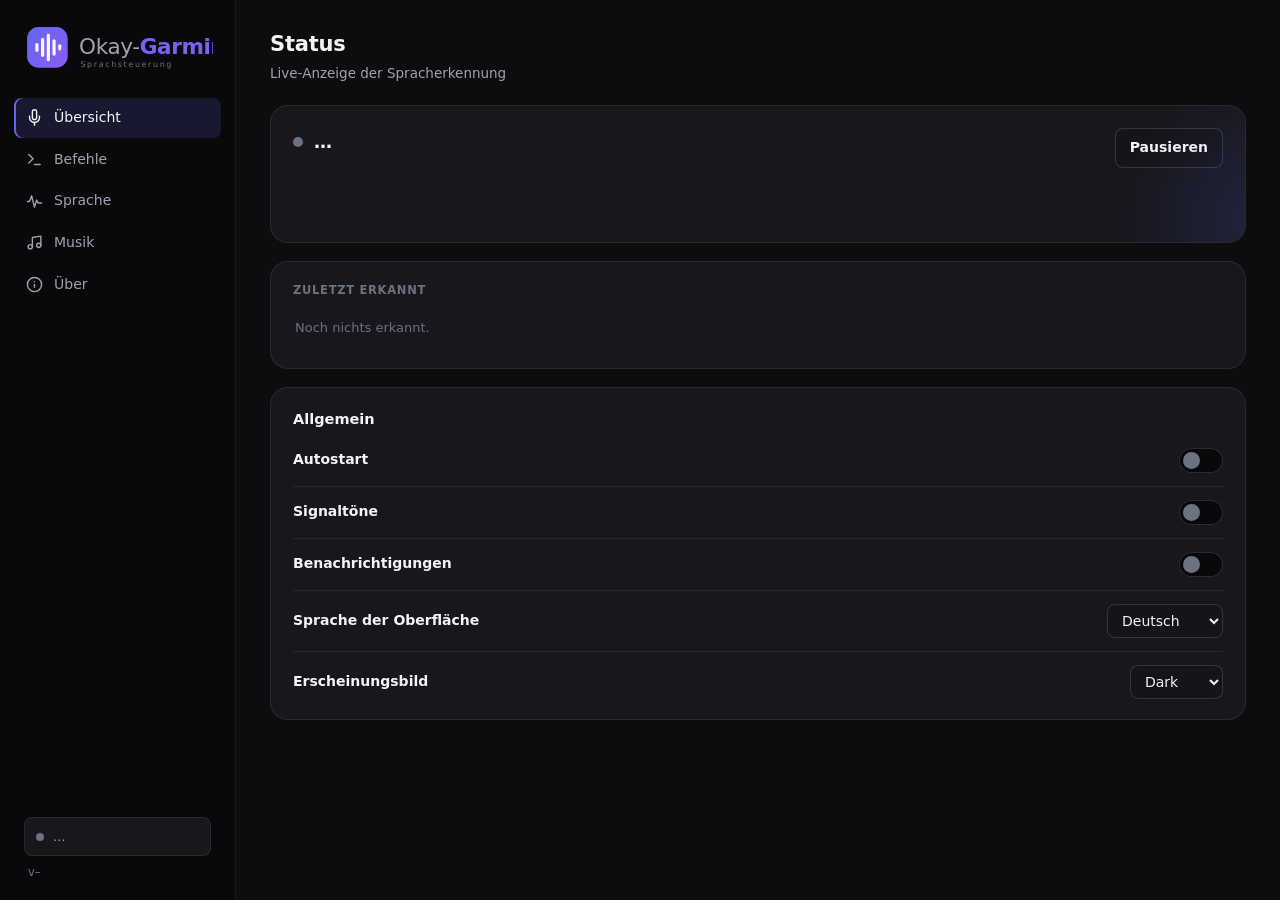
==== commit 0027bb68: "Wordmark fixes and a much larger Spotify command set Wordmark - The tagline says "VOICE CONTROL", no" ====
--- a/web/index.html
+++ b/web/index.html
@@ -10,7 +10,7 @@
     <div class="shell">
       <aside class="sidebar">
         <div class="brand">
-          <svg viewBox="0 0 440 96" role="img" aria-label="Okay-Garmin">
+          <svg viewBox="0 8 301 82" role="img" aria-label="Okay-Garmin">
             <defs>
               <linearGradient id="ogBrand" x1="0" y1="0" x2="1" y2="1">
                 <stop offset="0%" stop-color="var(--brand)" />
--- a/web/css/app.css
+++ b/web/css/app.css
@@ -447,6 +447,9 @@
 .with-button { display: flex; gap: 6px; }
 .with-button input { flex: 1; }
 
+/* A command that can never work as written. */
+input.warn, input.warn:focus { border-color: var(--warn); }
+
 .hotkey-input { cursor: pointer; font-family: ui-monospace, "Cascadia Mono", Consolas, monospace; font-size: 13px; }
 .hotkey-input.recording { border-color: var(--brand); box-shadow: var(--ring); color: var(--brand-2); }
 
